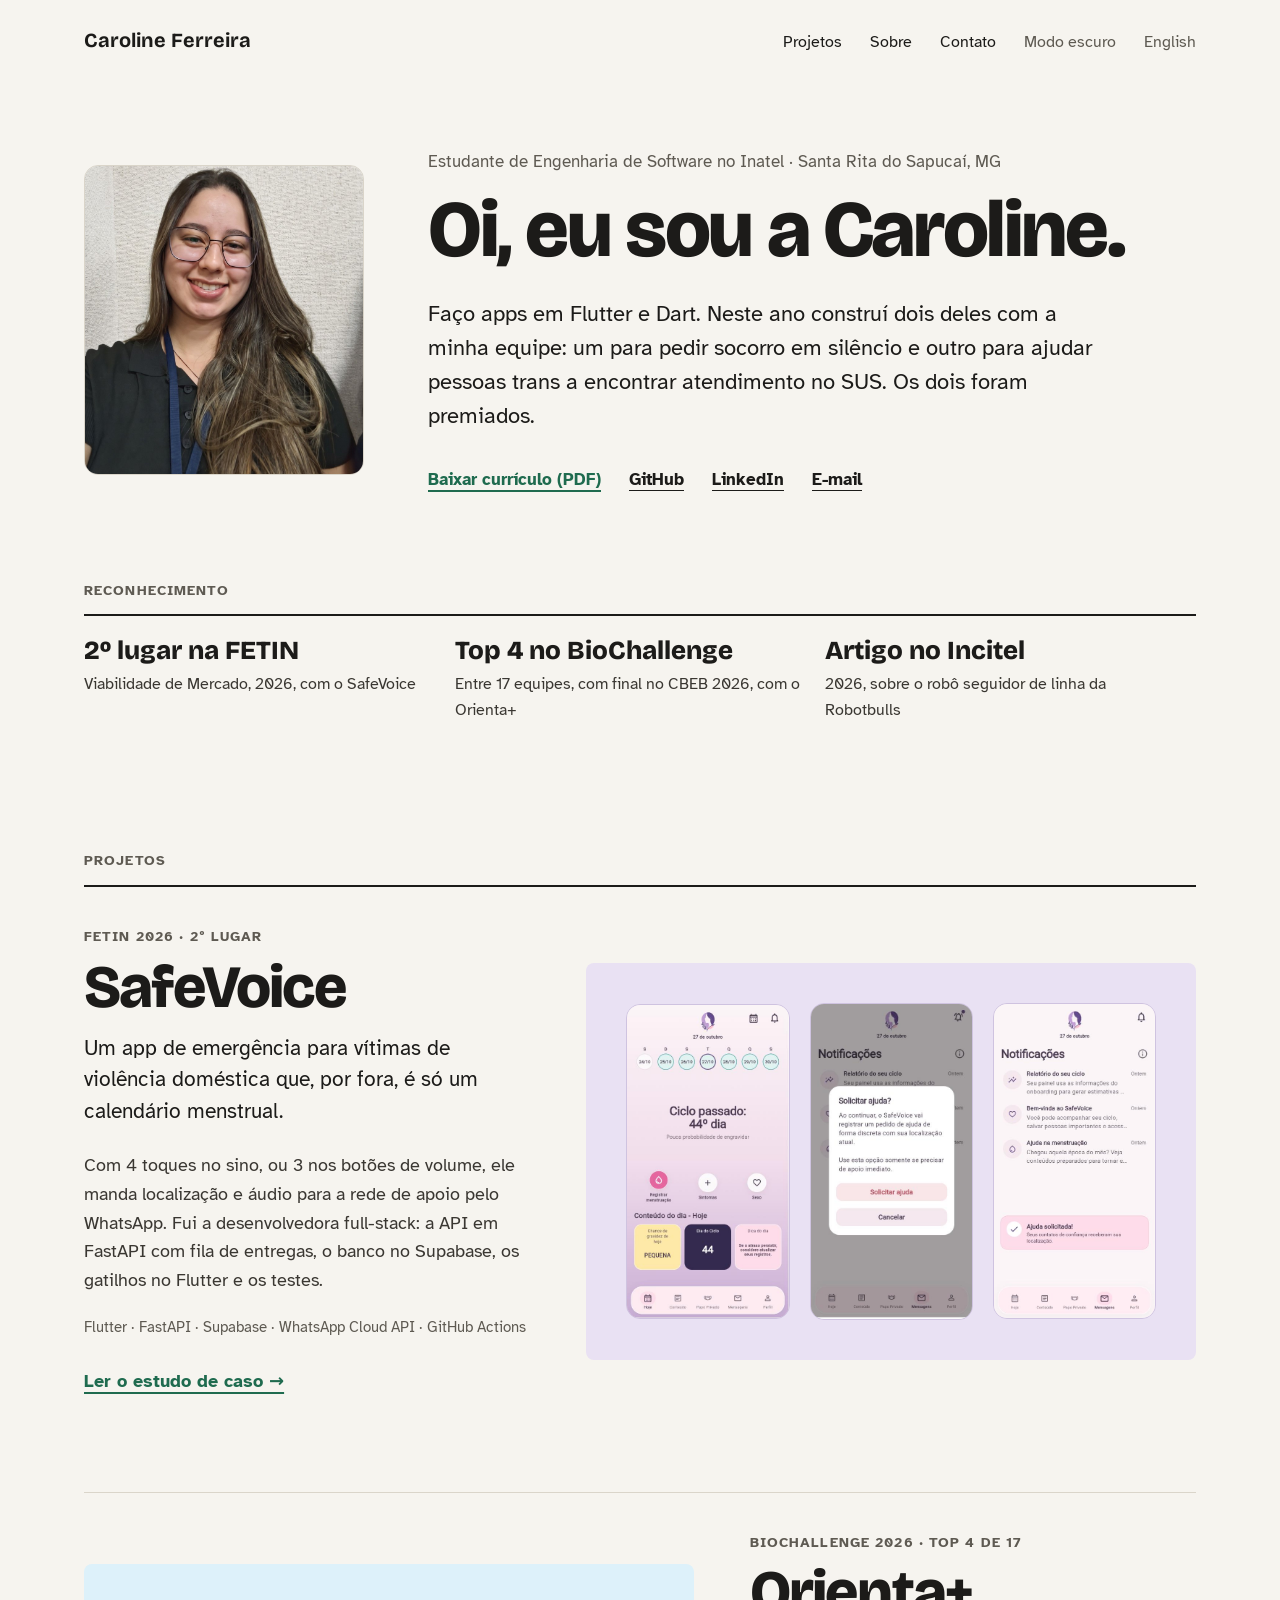
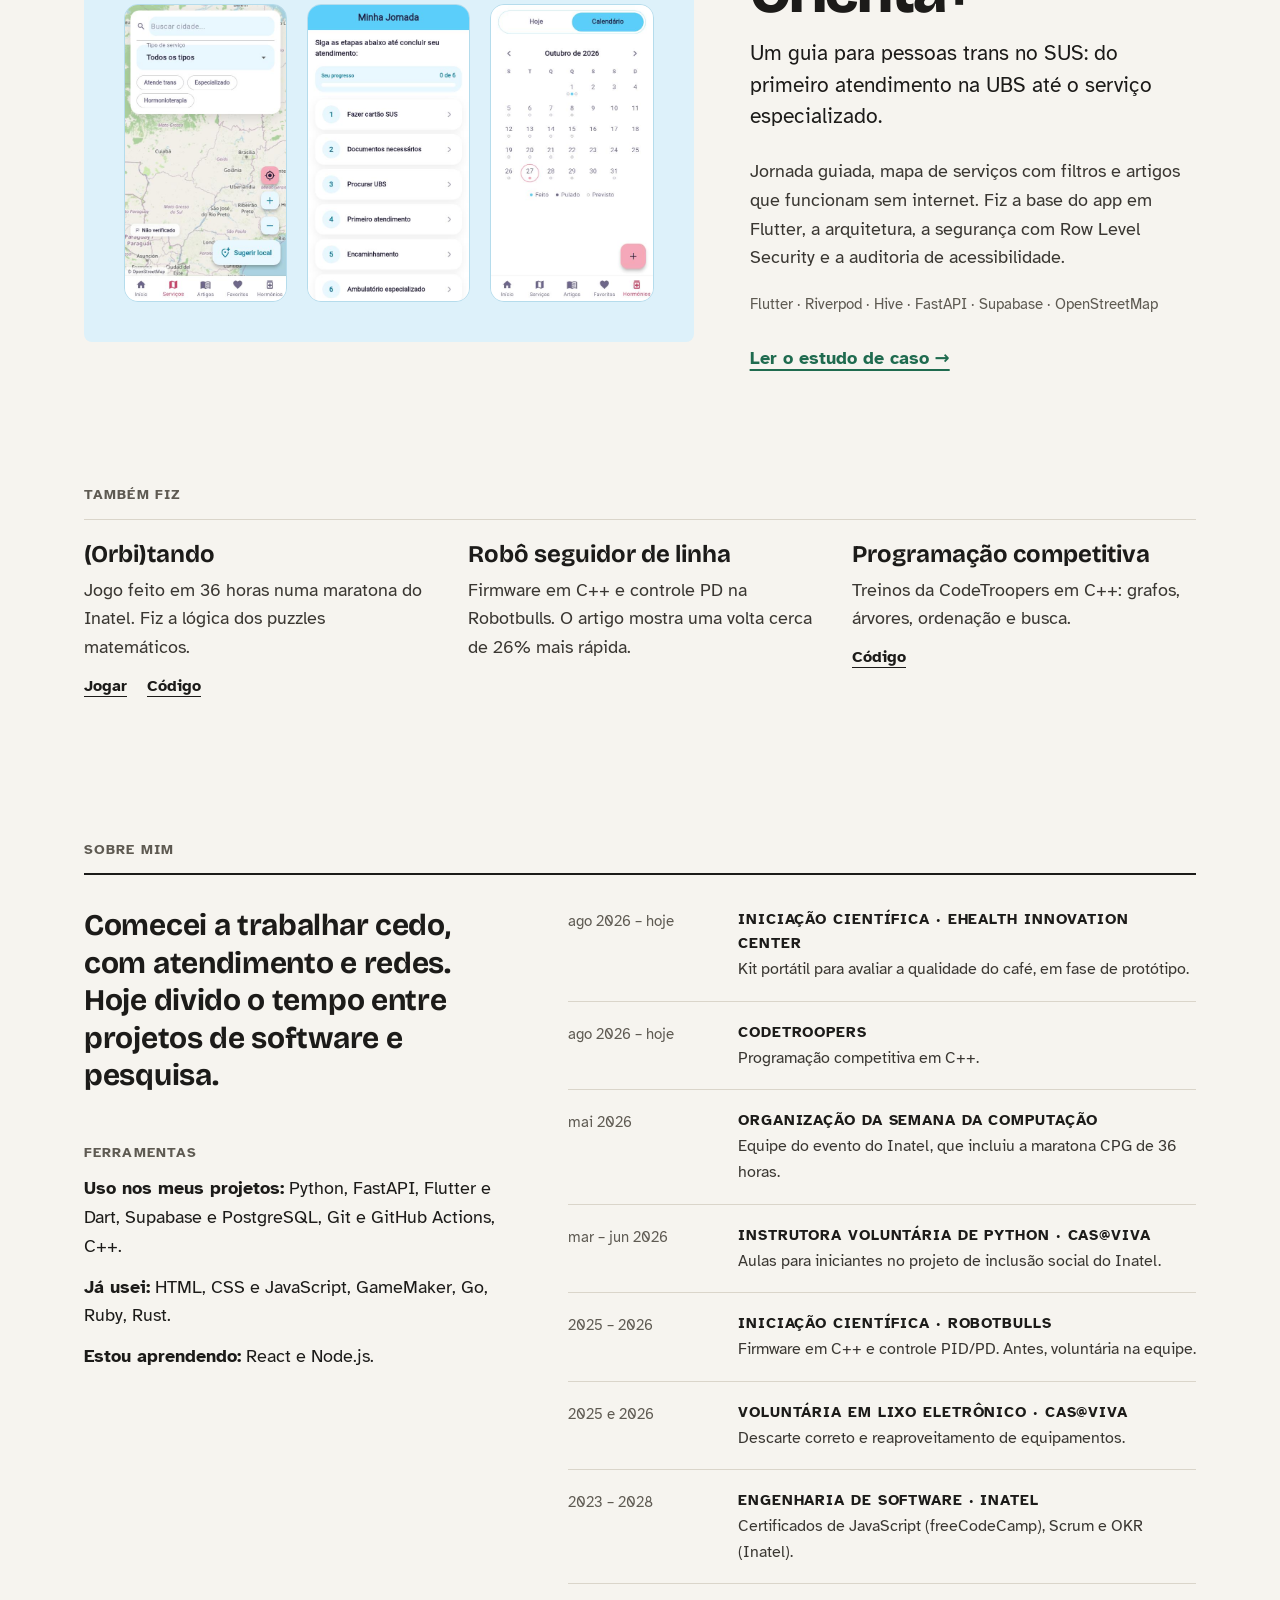
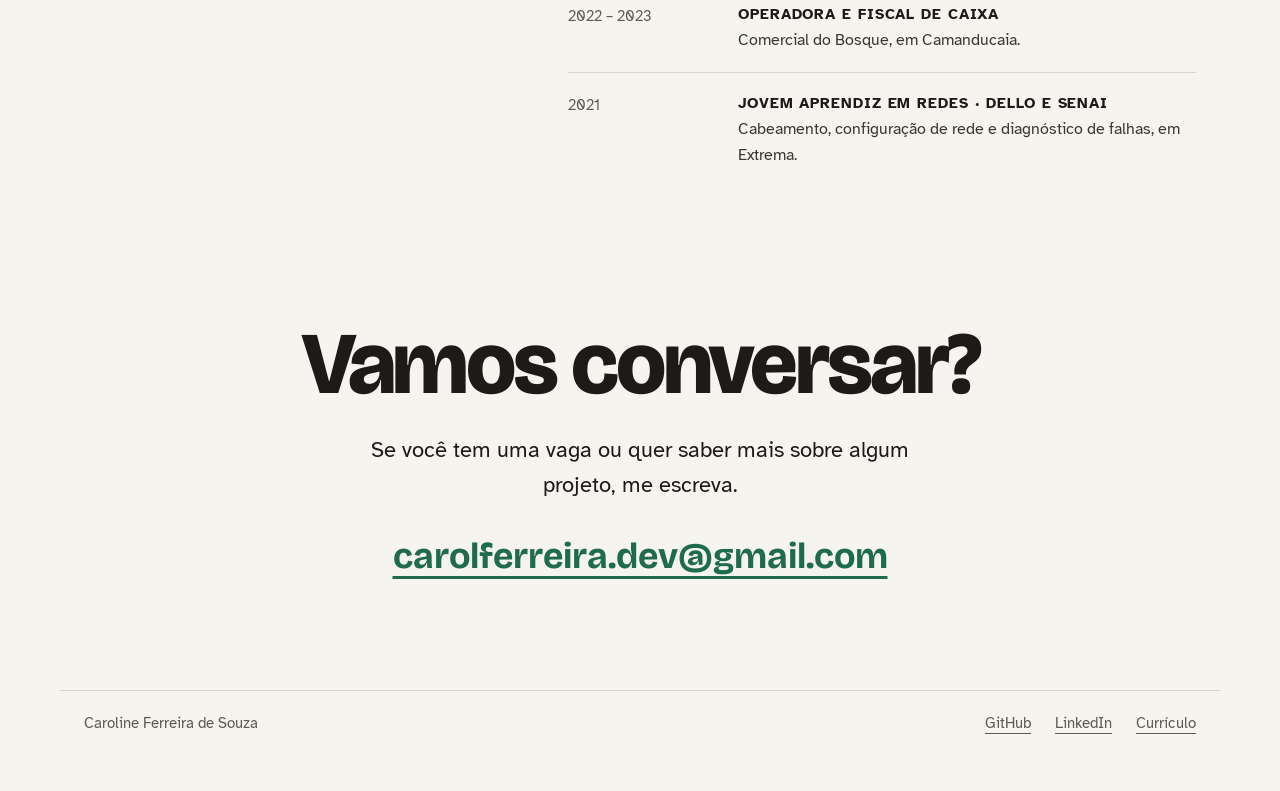
==== index.html @ 2cd5efbe "Primeira versão do portfólio Site em HTML, CSS e JavaScript puros, em português e inglês, com modo c" ====
<!doctype html>
<html lang="pt-BR">
<head>
  <meta charset="utf-8">
  <meta name="viewport" content="width=device-width, initial-scale=1">
  <title>Caroline Ferreira de Souza · Desenvolvedora de Software</title>
  <meta name="description" content="Portfólio de Caroline Ferreira de Souza, estudante de Engenharia de Software no Inatel. Apps em Flutter e Dart premiados na FETIN e no BioChallenge 2026.">
  <link rel="canonical" href="https://carolferreira-dev.github.io/portifolio/">
  <link rel="alternate" hreflang="pt-BR" href="https://carolferreira-dev.github.io/portifolio/">
  <link rel="alternate" hreflang="en" href="https://carolferreira-dev.github.io/portifolio/en/">
  <meta property="og:type" content="website">
  <meta property="og:title" content="Caroline Ferreira de Souza · Desenvolvedora de Software">
  <meta property="og:description" content="Apps em Flutter e Dart para problemas reais de saúde e segurança.">
  <meta property="og:url" content="https://carolferreira-dev.github.io/portifolio/">
  <meta property="og:image" content="https://carolferreira-dev.github.io/portifolio/assets/img/caroline.jpg">
  <meta property="og:locale" content="pt_BR">
  <link rel="icon" href="favicon.svg" type="image/svg+xml">
  <script>try { var t = localStorage.getItem('theme'); if (t === 'light' || t === 'dark') document.documentElement.dataset.theme = t; } catch (e) {}</script>
  <link rel="preconnect" href="https://fonts.googleapis.com">
  <link rel="preconnect" href="https://fonts.gstatic.com" crossorigin>
  <link href="https://fonts.googleapis.com/css2?family=Bricolage+Grotesque:opsz,wght@12..96,700;12..96,800&family=Atkinson+Hyperlegible:ital,wght@0,400;0,700;1,400&display=swap" rel="stylesheet">
  <link rel="stylesheet" href="assets/css/style.css">
  <script src="assets/js/main.js" defer></script>
</head>
<body>
  <a class="skip-link" href="#conteudo">Pular para o conteúdo</a>

  <header class="site-header">
    <div class="wrap">
      <a class="brand" href="#inicio">Caroline Ferreira</a>
      <nav class="nav" aria-label="Principal">
        <a href="#projetos">Projetos</a>
        <a href="#sobre">Sobre</a>
        <a href="#contato">Contato</a>
        <button class="theme-toggle" type="button" data-label-dark="Modo escuro" data-label-light="Modo claro">Modo escuro</button>
        <a class="quiet" href="en/" hreflang="en" lang="en">English</a>
      </nav>
    </div>
  </header>

  <main id="conteudo">
    <section class="hero wrap" id="inicio">
      <div class="hero-grid">
        <img class="hero-photo" src="assets/img/caroline.jpg" width="900" height="996" alt="Foto de Caroline sorrindo, de óculos e cabelo longo">
        <div class="hero-text">
          <p class="kicker">Estudante de Engenharia de Software no Inatel · Santa Rita do Sapucaí, MG</p>
          <h1>Oi, eu sou a Caroline.</h1>
          <p class="intro">Faço apps em Flutter e Dart. Neste ano construí dois deles com a minha equipe: um para pedir socorro em silêncio e outro para ajudar pessoas trans a encontrar atendimento no SUS. Os dois foram premiados.</p>
          <div class="hero-links">
            <a class="action" href="assets/docs/curriculo-caroline-ferreira.pdf" download>Baixar currículo (PDF)</a>
            <a href="https://github.com/carolferreira-dev" rel="me">GitHub</a>
            <a href="https://www.linkedin.com/in/carolineferreiradesouza" rel="me">LinkedIn</a>
            <a href="mailto:carolferreira.dev@gmail.com">E-mail</a>
          </div>
        </div>
      </div>

      <h2 class="label awards-title">Reconhecimento</h2>
      <ul class="awards rule-strong">
        <li><strong>2º lugar na FETIN</strong><span>Viabilidade de Mercado, 2026, com o SafeVoice</span></li>
        <li><strong>Top 4 no BioChallenge</strong><span>Entre 17 equipes, com final no CBEB 2026, com o Orienta+</span></li>
        <li><strong>Artigo no Incitel</strong><span>2026, sobre o robô seguidor de linha da Robotbulls</span></li>
      </ul>
    </section>

    <section class="section wrap" id="projetos" aria-labelledby="projetos-titulo">
      <h2 class="label" id="projetos-titulo">Projetos</h2>

      <article class="project rule-strong" aria-labelledby="sv">
        <div class="project-text">
          <p class="label">FETIN 2026 · 2º lugar</p>
          <h3 id="sv">SafeVoice</h3>
          <p class="lede">Um app de emergência para vítimas de violência doméstica que, por fora, é só um calendário menstrual.</p>
          <p class="details">Com 4 toques no sino, ou 3 nos botões de volume, ele manda localização e áudio para a rede de apoio pelo WhatsApp. Fui a desenvolvedora full-stack: a API em FastAPI com fila de entregas, o banco no Supabase, os gatilhos no Flutter e os testes.</p>
          <p class="stack">Flutter · FastAPI · Supabase · WhatsApp Cloud API · GitHub Actions</p>
          <p class="more"><a class="action" href="projetos/safevoice.html">Ler o estudo de caso →</a></p>
        </div>
        <div class="shots band-sv">
          <img src="assets/img/safevoice/01-inicio-disfarce.png" width="448" height="870" loading="lazy" alt="Tela inicial com aparência de calendário menstrual">
          <img src="assets/img/safevoice/05-sos-confirmacao.png" width="436" height="854" loading="lazy" alt="Confirmação “Solicitar ajuda?” depois de 4 toques no sino">
          <img src="assets/img/safevoice/07-sos-ajuda-solicitada.png" width="436" height="849" loading="lazy" alt="Aviso “Ajuda solicitada!”">
        </div>
      </article>

      <article class="project reverse rule" aria-labelledby="op">
        <div class="shots band-op">
          <img src="assets/img/orienta/05-mapa-servicos.png" width="450" height="825" loading="lazy" alt="Mapa de serviços com os filtros Atende trans, Especializado e Hormonioterapia">
          <img src="assets/img/orienta/06-jornada.png" width="450" height="825" loading="lazy" alt="Jornada guiada em seis etapas">
          <img src="assets/img/orienta/10-hormonizacao-calendario.png" width="450" height="825" loading="lazy" alt="Calendário de hormonização">
        </div>
        <div class="project-text">
          <p class="label">BioChallenge 2026 · Top 4 de 17</p>
          <h3 id="op">Orienta+</h3>
          <p class="lede">Um guia para pessoas trans no SUS: do primeiro atendimento na UBS até o serviço especializado.</p>
          <p class="details">Jornada guiada, mapa de serviços com filtros e artigos que funcionam sem internet. Fiz a base do app em Flutter, a arquitetura, a segurança com Row Level Security e a auditoria de acessibilidade.</p>
          <p class="stack">Flutter · Riverpod · Hive · FastAPI · Supabase · OpenStreetMap</p>
          <p class="more"><a class="action" href="projetos/orienta-plus.html">Ler o estudo de caso →</a></p>
        </div>
      </article>

      <h3 class="label also-title">Também fiz</h3>
      <div class="also rule">
        <article>
          <h4>(Orbi)tando</h4>
          <p>Jogo feito em 36 horas numa maratona do Inatel. Fiz a lógica dos puzzles matemáticos.</p>
          <p class="links"><a href="https://njj21.itch.io/orbitando">Jogar</a><a href="https://github.com/carolferreira-dev/the-sixth-slice">Código</a></p>
        </article>
        <article>
          <h4>Robô seguidor de linha</h4>
          <p>Firmware em C++ e controle PD na Robotbulls. O artigo mostra uma volta cerca de 26% mais rápida.</p>
        </article>
        <article>
          <h4>Programação competitiva</h4>
          <p>Treinos da CodeTroopers em C++: grafos, árvores, ordenação e busca.</p>
          <p class="links"><a href="https://github.com/carolferreira-dev/treinamento-codetroopers">Código</a></p>
        </article>
      </div>
    </section>

    <section class="section wrap" id="sobre" aria-labelledby="sobre-titulo">
      <h2 class="label" id="sobre-titulo">Sobre mim</h2>
      <div class="about rule-strong">
        <div class="about-intro">
          <p class="statement">Comecei a trabalhar cedo, com atendimento e redes. Hoje divido o tempo entre projetos de software e pesquisa.</p>
          <h3 class="label">Ferramentas</h3>
          <p><strong>Uso nos meus projetos:</strong> Python, FastAPI, Flutter e Dart, Supabase e PostgreSQL, Git e GitHub Actions, C++.</p>
          <p><strong>Já usei:</strong> HTML, CSS e JavaScript, GameMaker, Go, Ruby, Rust.</p>
          <p><strong>Estou aprendendo:</strong> React e Node.js.</p>
        </div>
        <ol class="timeline">
          <li><time>ago 2026 – hoje</time><div><h4>Iniciação Científica · eHealth Innovation Center</h4><p>Kit portátil para avaliar a qualidade do café, em fase de protótipo.</p></div></li>
          <li><time>ago 2026 – hoje</time><div><h4>CodeTroopers</h4><p>Programação competitiva em C++.</p></div></li>
          <li><time>mai 2026</time><div><h4>Organização da Semana da Computação</h4><p>Equipe do evento do Inatel, que incluiu a maratona CPG de 36 horas.</p></div></li>
          <li><time>mar – jun 2026</time><div><h4>Instrutora voluntária de Python · Cas@Viva</h4><p>Aulas para iniciantes no projeto de inclusão social do Inatel.</p></div></li>
          <li><time>2025 – 2026</time><div><h4>Iniciação Científica · Robotbulls</h4><p>Firmware em C++ e controle PID/PD. Antes, voluntária na equipe.</p></div></li>
          <li><time>2025 e 2026</time><div><h4>Voluntária em lixo eletrônico · Cas@Viva</h4><p>Descarte correto e reaproveitamento de equipamentos.</p></div></li>
          <li><time>2023 – 2028</time><div><h4>Engenharia de Software · Inatel</h4><p>Certificados de JavaScript (freeCodeCamp), Scrum e OKR (Inatel).</p></div></li>
          <li><time>2022 – 2023</time><div><h4>Operadora e fiscal de caixa</h4><p>Comercial do Bosque, em Camanducaia.</p></div></li>
          <li><time>2021</time><div><h4>Jovem Aprendiz em redes · Dello e Senai</h4><p>Cabeamento, configuração de rede e diagnóstico de falhas, em Extrema.</p></div></li>
        </ol>
      </div>
    </section>

    <section class="contact wrap" id="contato" aria-labelledby="contato-titulo">
      <h2 id="contato-titulo">Vamos conversar?</h2>
      <p>Se você tem uma vaga ou quer saber mais sobre algum projeto, me escreva.</p>
      <a class="email" href="mailto:carolferreira.dev@gmail.com">carolferreira.dev@gmail.com</a>
    </section>
  </main>

  <footer class="site-footer">
    <div class="wrap">
      <span>Caroline Ferreira de Souza</span>
      <nav aria-label="Redes">
        <a href="https://github.com/carolferreira-dev" rel="me">GitHub</a>
        <a href="https://www.linkedin.com/in/carolineferreiradesouza" rel="me">LinkedIn</a>
        <a href="assets/docs/curriculo-caroline-ferreira.pdf" download>Currículo</a>
      </nav>
    </div>
  </footer>
</body>
</html>
---- assets/css/style.css ----
/* ==========================================================================
   Portfólio de Caroline Ferreira de Souza
   Um único arquivo de estilo para todas as páginas (PT e EN, claro e escuro).
   Organização: 1. cores e fontes  2. base  3. cabeçalho e rodapé
                4. página inicial  5. estudos de caso  6. telas pequenas
   ========================================================================== */

/* 1. Cores e fontes. Mude aqui para mudar o site inteiro. */
:root {
  --paper: #F6F4EF;        /* fundo */
  --surface: #FFFFFF;      /* caixas, como a do diagrama */
  --ink: #1C1B19;          /* texto principal e linhas fortes */
  --text-2: #3A3732;       /* texto de apoio */
  --muted: #5E5A52;        /* rótulos, datas, legendas */
  --line: #DAD5CA;         /* linhas finas */
  --accent: #1F6B4F;       /* links de ação */
  --sv-band: #E9E1F3;      /* faixa do SafeVoice */
  --sv-line: #CFC3E0;
  --sv-caption: #4A4060;
  --op-band: #DDF1FA;      /* faixa do Orienta+ */
  --op-line: #B5DCEC;
  --op-caption: #1E4A5C;
  --display: "Bricolage Grotesque", system-ui, sans-serif;
  --body: "Atkinson Hyperlegible", system-ui, sans-serif;
  --max: 1160px;
  color-scheme: light;
}

/* Modo escuro: segue o sistema, a menos que a pessoa escolha no menu. */
@media (prefers-color-scheme: dark) {
  :root:not([data-theme="light"]) {
    --paper: #151413; --surface: #1E1D1B; --ink: #EDEAE3; --text-2: #CFCAC0; --muted: #A39E94;
    --line: #34312C; --accent: #7BD3A8;
    --sv-band: #2A2338; --sv-line: #3D3450; --sv-caption: #D9CFEA;
    --op-band: #132F3A; --op-line: #1F4A5A; --op-caption: #B5DCEC;
    color-scheme: dark;
  }
}
:root[data-theme="dark"] {
  --paper: #151413; --surface: #1E1D1B; --ink: #EDEAE3; --text-2: #CFCAC0; --muted: #A39E94;
  --line: #34312C; --accent: #7BD3A8;
  --sv-band: #2A2338; --sv-line: #3D3450; --sv-caption: #D9CFEA;
  --op-band: #132F3A; --op-line: #1F4A5A; --op-caption: #B5DCEC;
  color-scheme: dark;
}

/* 2. Base */
*, *::before, *::after { box-sizing: border-box; }
html { scroll-behavior: smooth; -webkit-text-size-adjust: 100%; }
@media (prefers-reduced-motion: reduce) { html { scroll-behavior: auto; } }
body { margin: 0; background: var(--paper); color: var(--ink); font: 18px/1.6 var(--body); }
h1, h2, h3, h4, p, figure { margin: 0; }
img { max-width: 100%; height: auto; display: block; }
a { color: var(--ink); text-underline-offset: 5px; }
a:hover { color: var(--accent); }
:focus-visible { outline: 3px solid var(--accent); outline-offset: 3px; border-radius: 4px; }

.wrap { max-width: var(--max); margin: 0 auto; padding: 0 24px; }
.skip-link { position: absolute; left: 16px; top: -60px; z-index: 10; padding: 10px 16px; background: var(--ink); color: var(--paper); border-radius: 8px; font-weight: 700; }
.skip-link:focus { top: 12px; }

/* Rótulo de seção em maiúsculas (RECONHECIMENTO, PROJETOS…) */
.label { font: 700 14px/1.4 var(--body); text-transform: uppercase; letter-spacing: 0.08em; color: var(--muted); }
.rule-strong { border-top: 2px solid var(--ink); }
.rule { border-top: 1px solid var(--line); }
.action { font-weight: 700; color: var(--accent); text-decoration-thickness: 2px; }

/* 3. Cabeçalho e rodapé */
.site-header .wrap { display: flex; flex-wrap: wrap; align-items: baseline; justify-content: space-between; gap: 12px 32px; padding-top: 28px; padding-bottom: 28px; }
.brand { font: 700 20px var(--display); text-decoration: none; }
.nav { display: flex; flex-wrap: wrap; align-items: baseline; gap: 8px 28px; font-size: 16px; }
.nav a { text-decoration: none; }
.nav .quiet, .theme-toggle { color: var(--muted); }
.theme-toggle { padding: 0; border: 0; background: none; font: inherit; cursor: pointer; }
.theme-toggle:hover { color: var(--accent); }

.site-footer .wrap { display: flex; flex-wrap: wrap; justify-content: space-between; gap: 12px; padding-top: 20px; padding-bottom: 56px; font-size: 15px; color: var(--muted); }
.site-footer nav { display: flex; gap: 24px; }
.site-footer a { color: var(--muted); }

/* 4. Página inicial */
.hero { padding-top: 64px; }
.hero-grid { display: flex; flex-wrap: wrap; align-items: center; gap: 40px 64px; }
.hero-photo { flex: 0 0 280px; width: 280px; border-radius: 14px; border: 1px solid var(--line); }
.hero-text { flex: 999 1 520px; min-width: 0; }
.kicker { font-size: 17px; color: var(--muted); margin-bottom: 16px; }
.hero h1 { font: 800 clamp(46px, 7vw, 80px)/0.98 var(--display); letter-spacing: -0.03em; }
.intro { margin-top: 28px; font-size: 22px; line-height: 1.55; max-width: 680px; }
.hero-links { margin-top: 32px; display: flex; flex-wrap: wrap; gap: 12px 28px; font-size: 17px; font-weight: 700; }

.awards-title { margin-top: 88px; }
.awards { list-style: none; margin: 14px 0 0; padding: 0; display: grid; grid-template-columns: repeat(auto-fit, minmax(260px, 1fr)); }
.awards li { padding: 20px 24px 0 0; }
.awards strong { display: block; font: 800 26px/1.15 var(--display); }
.awards span { display: block; margin-top: 6px; font-size: 16px; color: var(--text-2); }

.section { padding-top: 128px; }
.project { margin-top: 14px; padding-top: 40px; display: flex; flex-wrap: wrap; align-items: center; gap: 40px 56px; }
.project + .project { margin-top: 96px; }
.project.reverse { flex-wrap: wrap-reverse; }
.project-text { flex: 1 1 380px; min-width: 0; }
.project h3 { margin-top: 10px; font: 800 clamp(42px, 6vw, 60px)/1 var(--display); letter-spacing: -0.03em; }
.lede { margin-top: 16px; font-size: 21px; line-height: 1.5; }
.project-text .details { margin-top: 24px; color: var(--text-2); }
.stack { margin-top: 20px; font-size: 15px; color: var(--muted); }
.project-text .more { margin-top: 28px; }

.shots { flex: 1.35 1 520px; min-width: 0; padding: 40px; border-radius: 8px; display: grid; grid-template-columns: repeat(3, minmax(0, 1fr)); gap: 20px; align-items: center; }
.shots img { width: 100%; border-radius: 14px; }
.band-sv { background: var(--sv-band); }
.band-sv img { border: 1px solid var(--sv-line); }
.band-op { background: var(--op-band); }
.band-op img { border: 1px solid var(--op-line); }

.also-title { margin-top: 112px; }
.also { margin-top: 14px; display: grid; grid-template-columns: repeat(auto-fit, minmax(280px, 1fr)); gap: 0 40px; }
.also article { padding-top: 20px; }
.also h4 { font: 700 24px var(--display); }
.also p { margin: 8px 0 12px; color: var(--text-2); }
.also .links { display: flex; gap: 20px; font-weight: 700; font-size: 16px; }

.about { margin-top: 14px; padding-top: 32px; display: flex; flex-wrap: wrap; align-items: flex-start; gap: 48px 72px; }
.about-intro { flex: 1 1 340px; min-width: 0; }
.about-intro .statement { font: 700 30px/1.25 var(--display); letter-spacing: -0.01em; }
.about-intro .label { margin: 48px 0 12px; }
.about-intro p + p { margin-top: 12px; }
.timeline { flex: 1.5 1 520px; min-width: 0; list-style: none; margin: 0; padding: 0; }
.timeline li { display: flex; flex-wrap: wrap; gap: 2px 20px; padding: 18px 0; border-bottom: 1px solid var(--line); }
.timeline li:first-child { padding-top: 0; }
.timeline li:last-child { border-bottom: 0; padding-bottom: 0; }
.timeline time { flex: 0 0 150px; font-size: 15px; color: var(--muted); padding-top: 2px; }
.timeline div { flex: 1 1 300px; }
.timeline h4 { font-size: 15px; font-weight: 700; text-transform: uppercase; letter-spacing: 0.06em; margin-bottom: 2px; }
.timeline p { font-size: 16px; color: var(--text-2); }

.contact { padding-top: 152px; text-align: center; }
.contact h2 { font: 800 clamp(48px, 8vw, 88px)/1 var(--display); letter-spacing: -0.035em; }
.contact p { margin: 24px auto 0; font-size: 22px; max-width: 560px; }
.contact .email { display: inline-block; margin-top: 32px; font: 700 clamp(22px, 3.4vw, 36px) var(--display); color: var(--accent); text-underline-offset: 8px; text-decoration-thickness: 3px; overflow-wrap: anywhere; }
.site-footer { margin-top: 112px; }
.site-footer .wrap { border-top: 1px solid var(--line); }

/* 5. Estudos de caso */
.case-hero { padding-top: 40px; padding-bottom: 48px; }
.back { font-size: 16px; font-weight: 700; }
.case-hero h1 { margin-top: 40px; font: 800 clamp(56px, 10vw, 112px)/0.95 var(--display); letter-spacing: -0.04em; }
.case-hero .summary { margin-top: 28px; font-size: clamp(20px, 2.4vw, 26px); line-height: 1.45; max-width: 820px; }
.facts { margin: 48px 0 0; display: flex; flex-wrap: wrap; border-top: 1px solid var(--line); border-bottom: 1px solid var(--line); }
.facts div { flex: 1 1 220px; padding: 18px 24px 18px 0; }
.facts dt { font-size: 14px; color: var(--muted); }
.facts dd { margin: 2px 0 0; font-weight: 700; }

.gallery { padding: 56px 24px; }
.gallery .grid { max-width: var(--max); margin: 0 auto; display: grid; grid-template-columns: repeat(5, minmax(0, 1fr)); gap: 20px; }
.gallery img { width: 100%; border-radius: 14px; }
.gallery figcaption { margin-top: 10px; font-size: 14px; }
.band-sv figcaption { color: var(--sv-caption); }
.band-op figcaption { color: var(--op-caption); }
.ui-note { margin-top: 16px; text-align: center; font-size: 14px; }
.band-sv .ui-note { color: var(--sv-caption); }
.band-op .ui-note { color: var(--op-caption); }

.case-section { padding-top: 96px; }
.case-section .cols { padding-top: 20px; display: flex; flex-wrap: wrap; gap: 16px 48px; }
.case-section .cols > .label { flex: 1 1 220px; font-family: var(--display); font-size: 18px; color: var(--ink); letter-spacing: 0.06em; }
.case-section .content { flex: 999 1 640px; min-width: 0; }
.case-section .content p + p { margin-top: 16px; }
.case-section ul { margin: 0; padding-left: 22px; display: flex; flex-direction: column; gap: 10px; }
.challenge h3 { font-size: 20px; font-weight: 700; margin-bottom: 6px; }
.challenge p { color: var(--text-2); }
.challenge + .challenge { margin-top: 32px; }
.team { color: var(--text-2); }

.diagram { margin-top: 72px; background: var(--surface); border: 1px solid var(--line); border-radius: 8px; padding: 24px; overflow-x: auto; }
.diagram img { width: 100%; min-width: 700px; }
.diagram figcaption { margin-top: 12px; font-size: 15px; color: var(--muted); }

.case-next { padding-top: 120px; }
.case-next .wrap > div { padding-top: 28px; display: flex; flex-wrap: wrap; justify-content: space-between; align-items: baseline; gap: 16px; }
.case-next .next { font: 700 clamp(24px, 3vw, 32px) var(--display); color: var(--accent); text-decoration-thickness: 2px; }

/* 6. Telas pequenas */
@media (max-width: 700px) {
  body { font-size: 17px; }
  .hero { padding-top: 24px; }
  .hero-photo { flex-basis: 180px; width: 180px; }
  .intro { font-size: 19px; }
  .section { padding-top: 88px; }
  .shots { padding: 20px; gap: 10px; }
  .shots img, .gallery img { border-radius: 10px; }
  .gallery .grid { grid-template-columns: repeat(2, minmax(0, 1fr)); gap: 14px; }
  .about-intro .statement { font-size: 24px; }
  .contact { padding-top: 104px; }
  .diagram { padding: 12px; }
}
.not-found { font: 800 clamp(40px, 7vw, 72px)/1 var(--display); letter-spacing: -0.03em; }
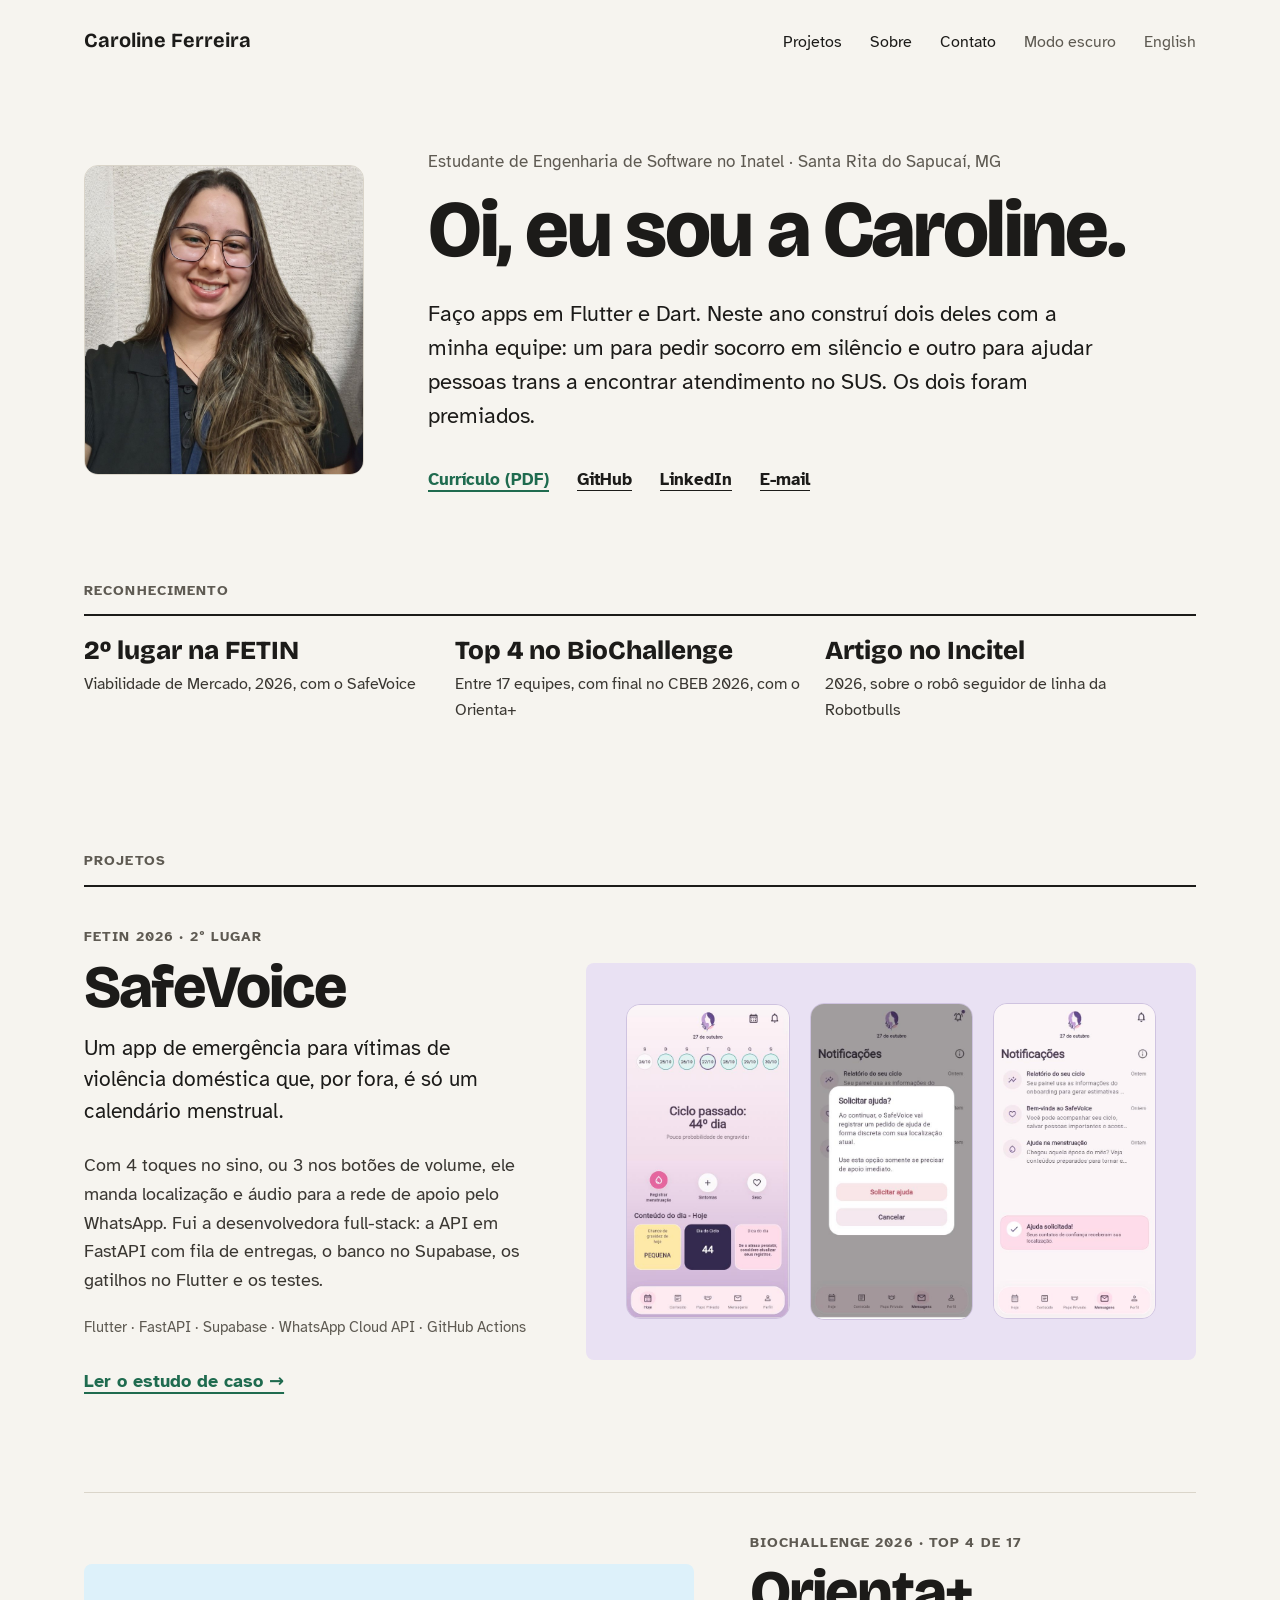
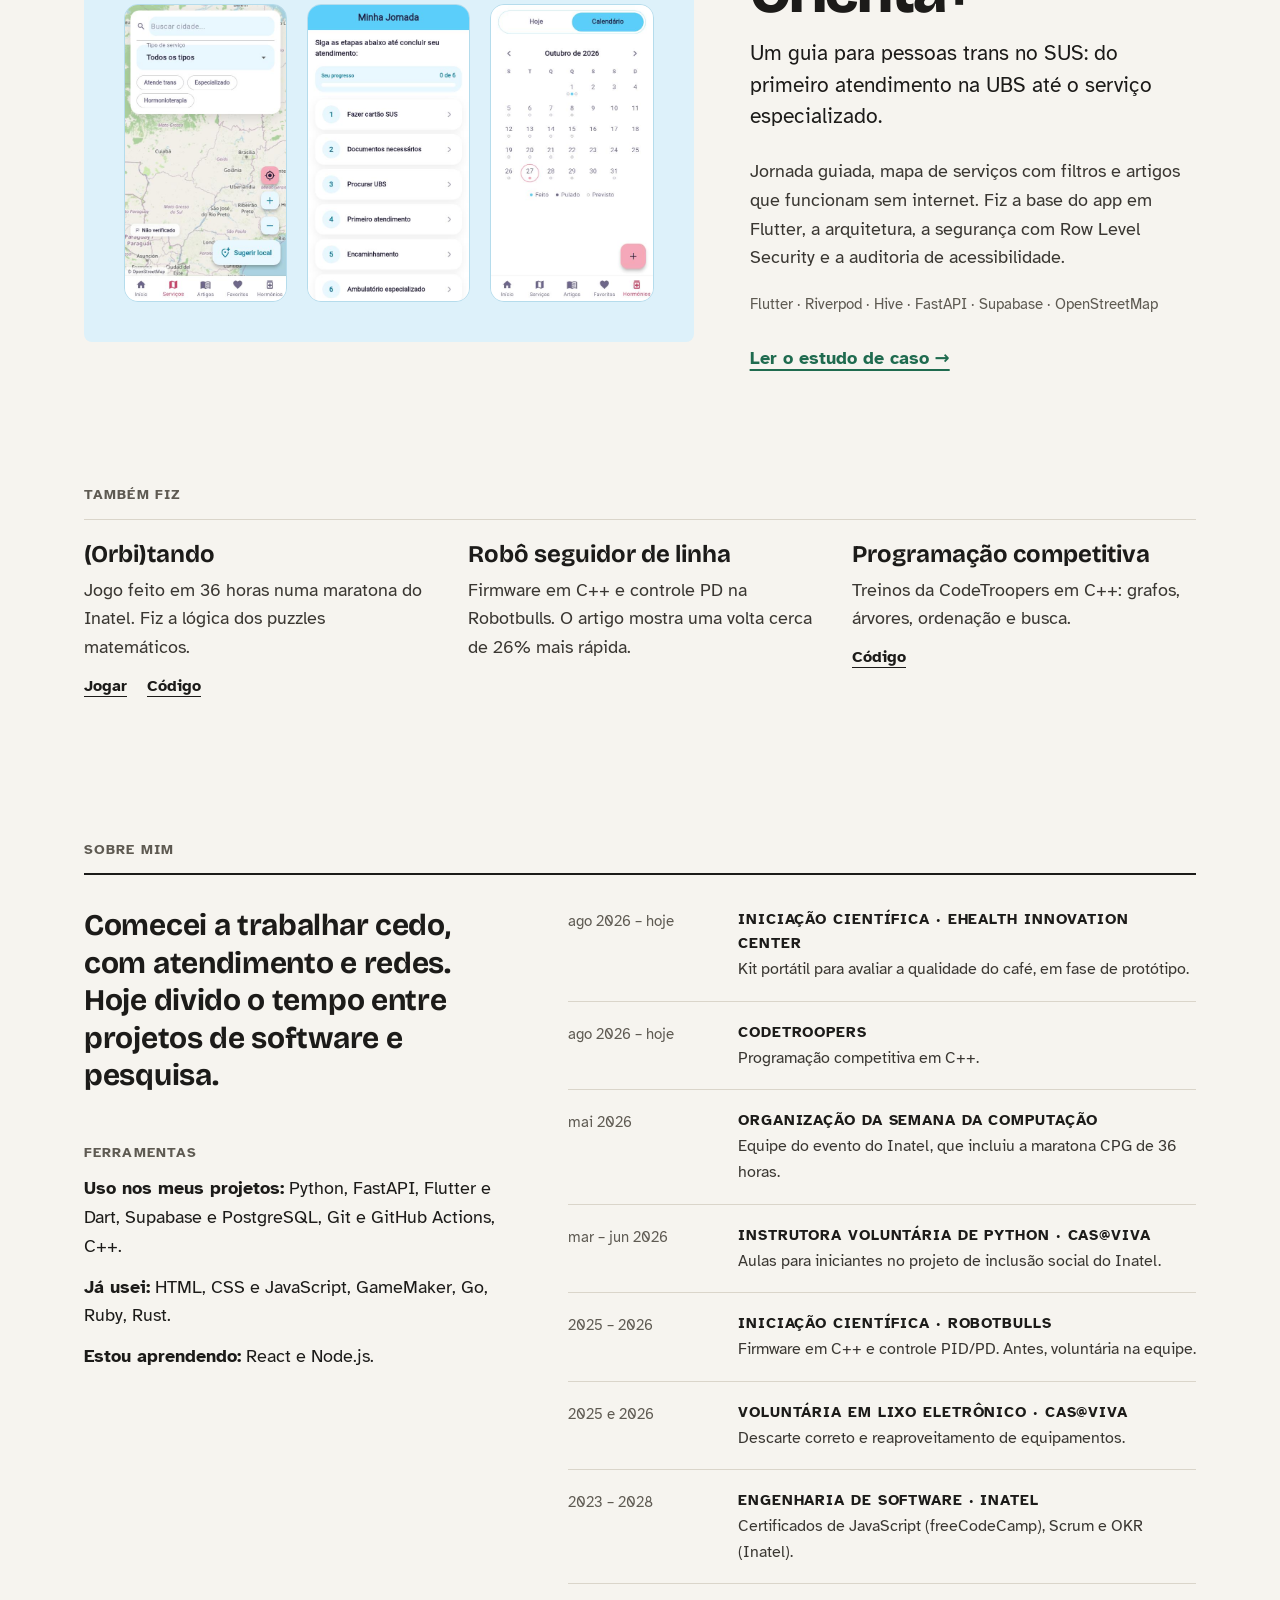
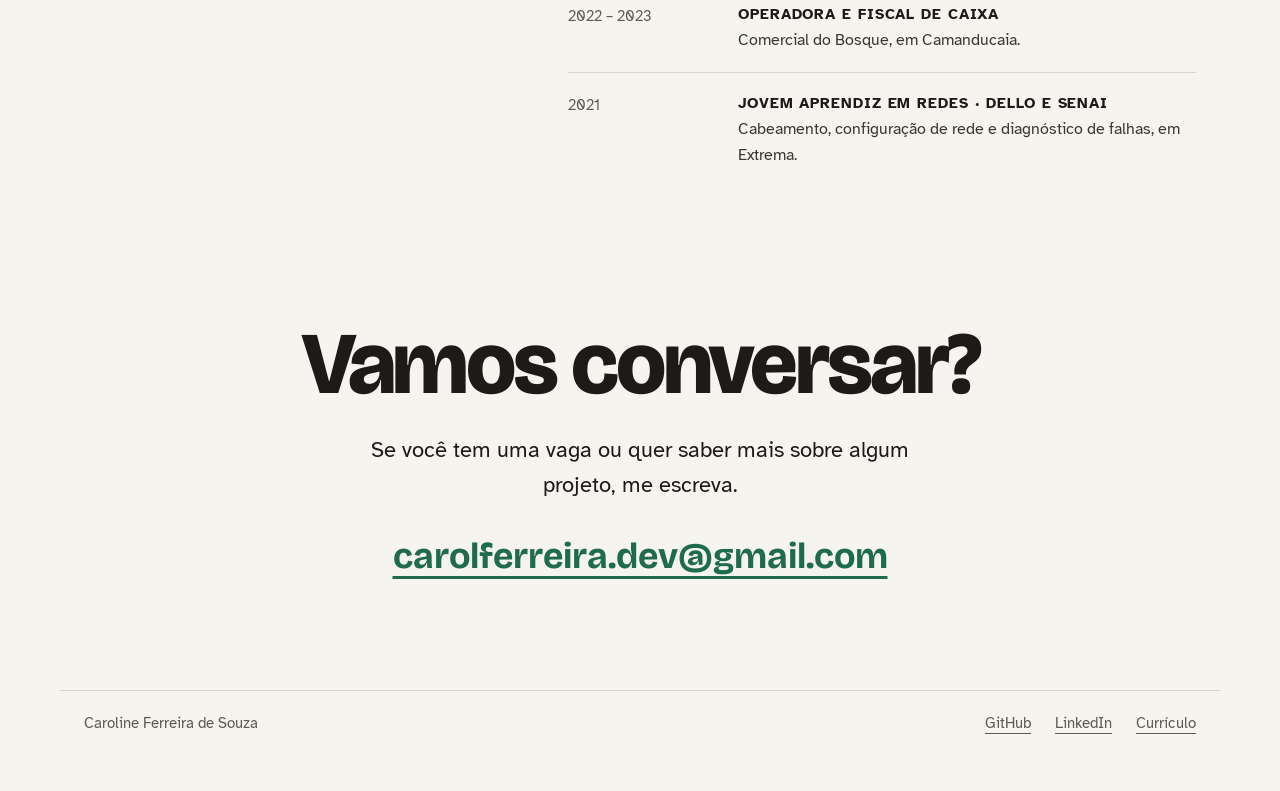
==== commit d30f11bc: "Menu e links da abertura numa linha só no celular No celular, o menu e os links do topo cabiam em du" ====
--- a/index.html
+++ b/index.html
@@ -47,7 +47,7 @@
           <h1>Oi, eu sou a Caroline.</h1>
           <p class="intro">Faço apps em Flutter e Dart. Neste ano construí dois deles com a minha equipe: um para pedir socorro em silêncio e outro para ajudar pessoas trans a encontrar atendimento no SUS. Os dois foram premiados.</p>
           <div class="hero-links">
-            <a class="action" href="assets/docs/curriculo-caroline-ferreira.pdf" download>Baixar currículo (PDF)</a>
+            <a class="action" href="assets/docs/curriculo-caroline-ferreira.pdf" download>Currículo (PDF)</a>
             <a href="https://github.com/carolferreira-dev" rel="me">GitHub</a>
             <a href="https://www.linkedin.com/in/carolineferreiradesouza" rel="me">LinkedIn</a>
             <a href="mailto:carolferreira.dev@gmail.com">E-mail</a>
--- a/assets/css/style.css
+++ b/assets/css/style.css
@@ -182,6 +182,12 @@
 /* 6. Telas pequenas */
 @media (max-width: 700px) {
   body { font-size: 17px; }
+  .wrap { padding: 0 20px; }
+  /* Menu e links da abertura numa linha só no celular */
+  .site-header .wrap { padding-top: 20px; padding-bottom: 20px; }
+  .nav, .hero-links { width: 100%; flex-wrap: nowrap; justify-content: space-between; gap: 12px; white-space: nowrap; }
+  .nav { font-size: 14px; }
+  .hero-links { font-size: 15px; }
   .hero { padding-top: 24px; }
   .hero-photo { flex-basis: 180px; width: 180px; }
   .intro { font-size: 19px; }
@@ -194,3 +200,8 @@
   .diagram { padding: 12px; }
 }
 .not-found { font: 800 clamp(40px, 7vw, 72px)/1 var(--display); letter-spacing: -0.03em; }
+
+/* Telas muito estreitas: se não couber, volta a quebrar a linha em vez de vazar */
+@media (max-width: 349px) {
+  .nav, .hero-links { flex-wrap: wrap; justify-content: flex-start; }
+}
